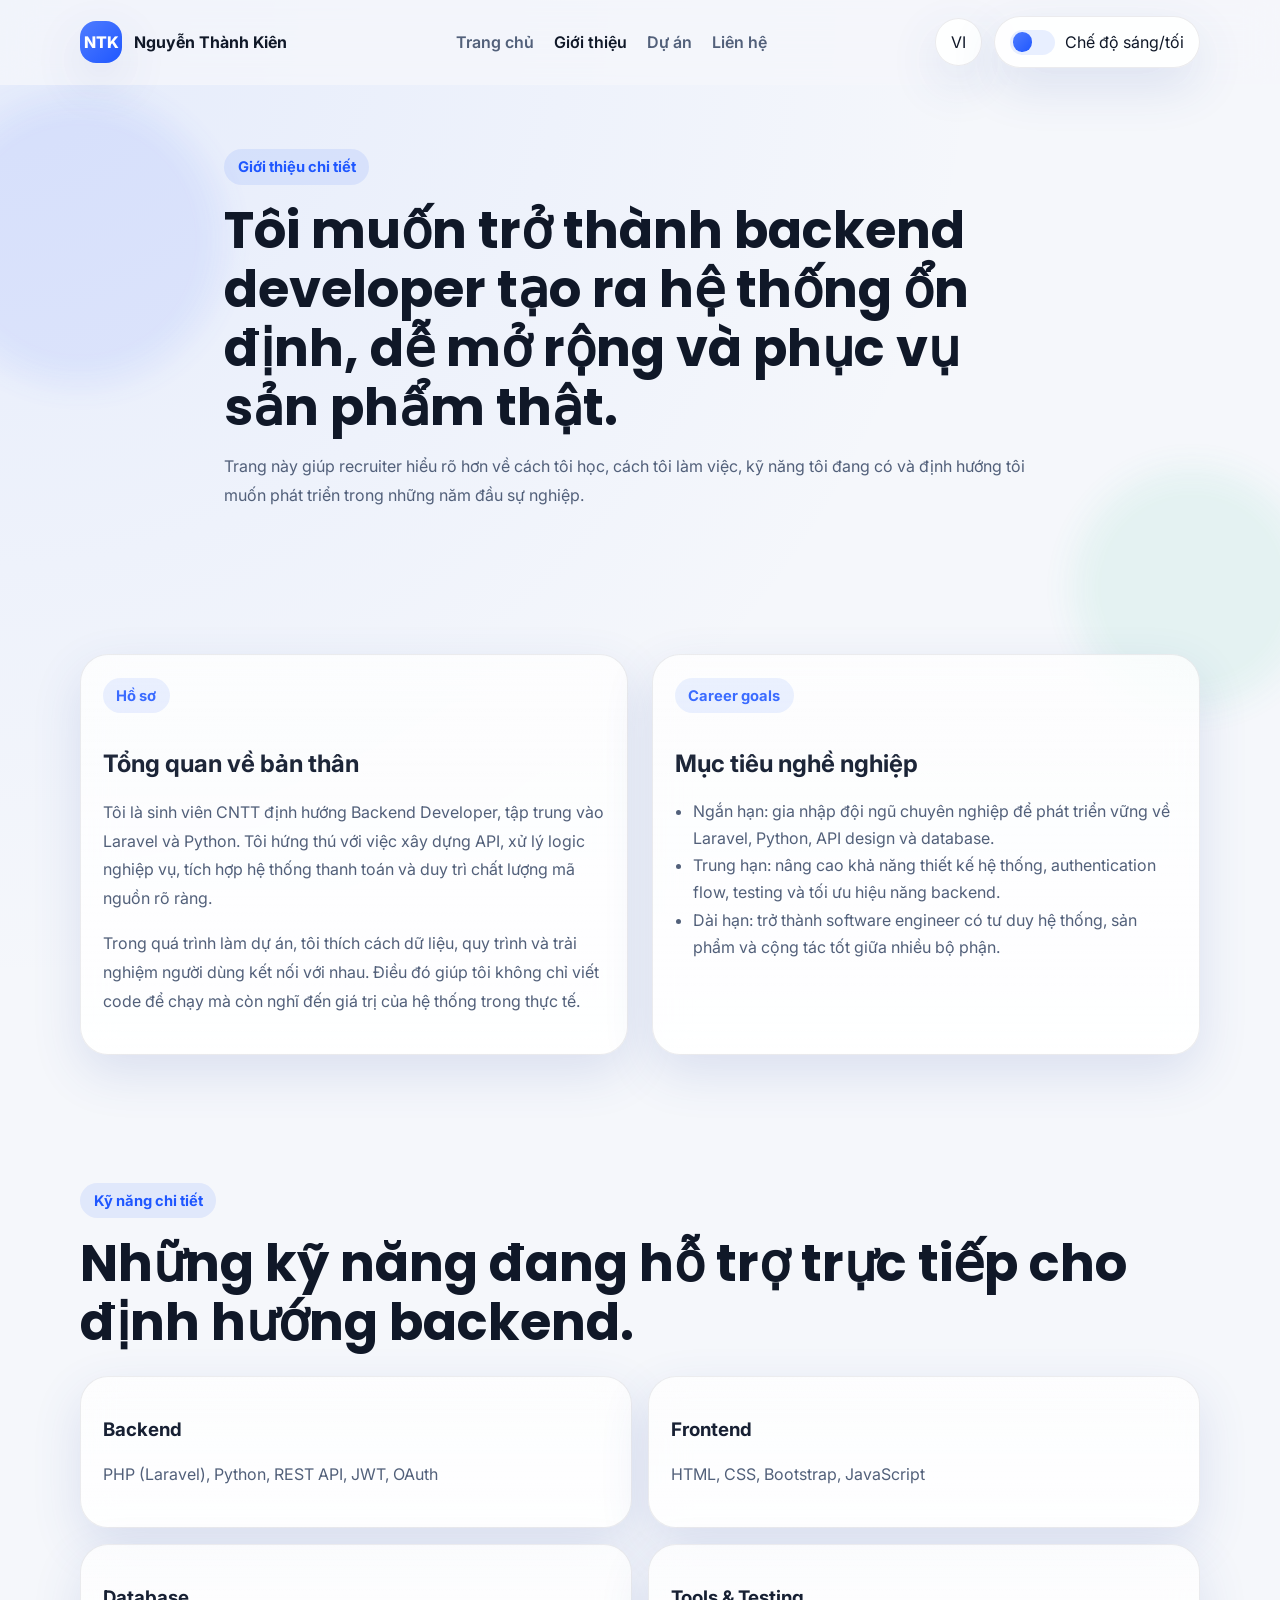
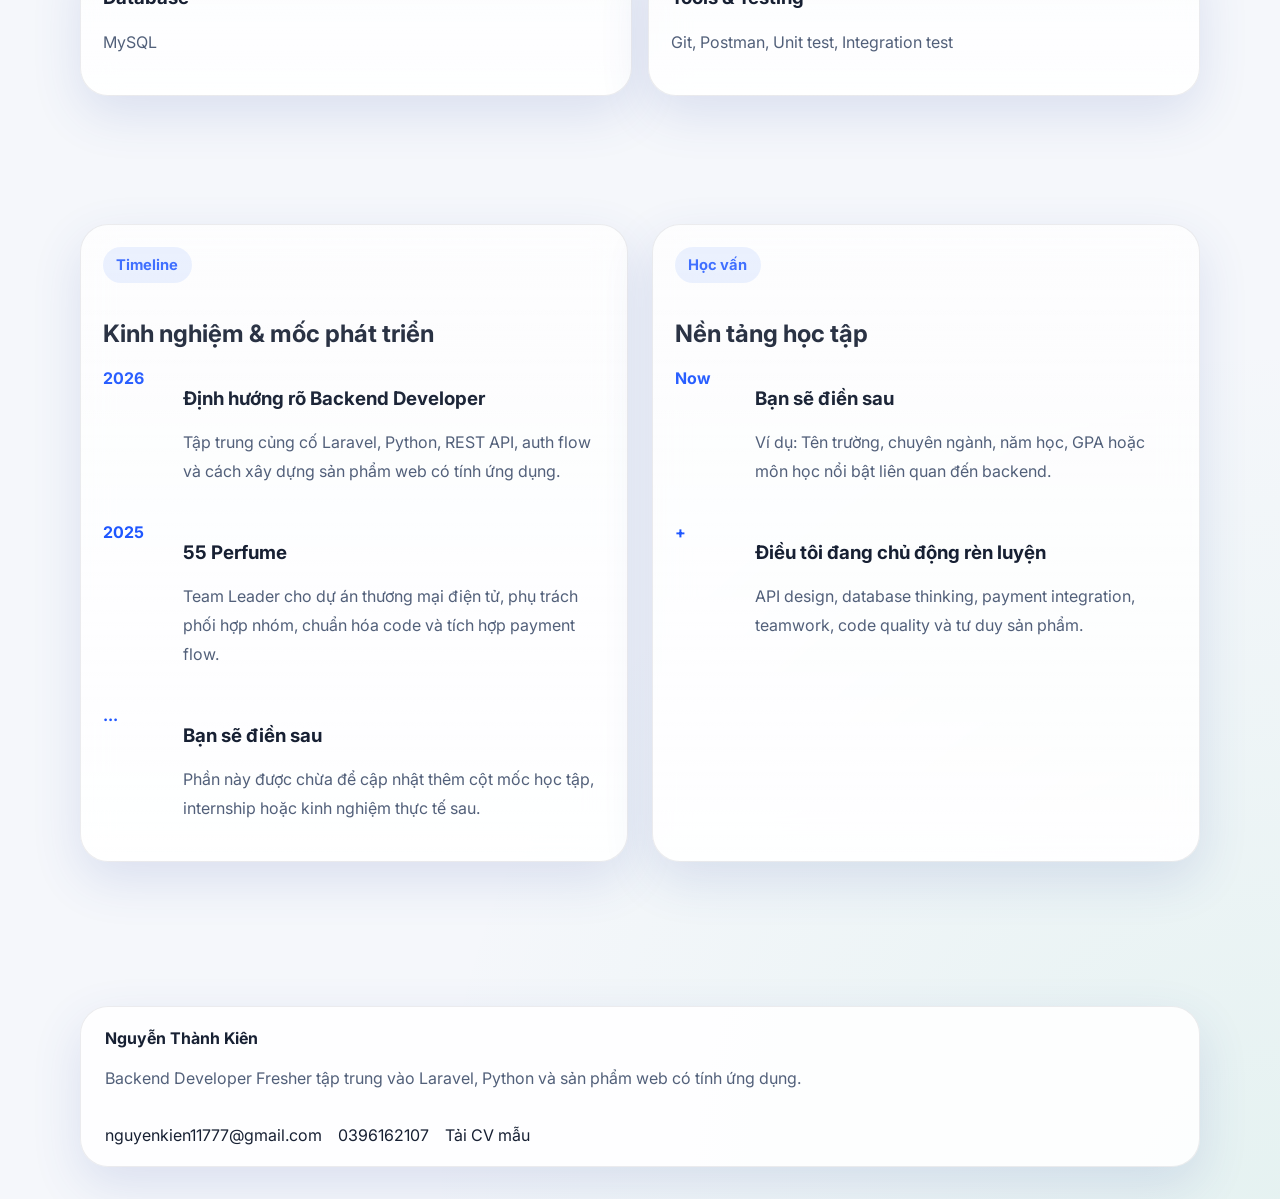
==== about.html @ c6db1b6b "Build multi-page portfolio website" ====
<!DOCTYPE html>
<html lang="vi">
<head>
  <meta charset="UTF-8">
  <meta name="viewport" content="width=device-width, initial-scale=1.0">
  <meta name="description" content="Giới thiệu chi tiết về Nguyễn Thành Kiên - Backend Developer Fresher với định hướng Laravel, Python và phát triển REST API.">
  <title>Giới thiệu | Nguyễn Thành Kiên</title>
  <link rel="preconnect" href="https://fonts.googleapis.com">
  <link rel="preconnect" href="https://fonts.gstatic.com" crossorigin>
  <link href="https://fonts.googleapis.com/css2?family=Inter:wght@400;500;600;700;800&family=Poppins:wght@600;700&display=swap" rel="stylesheet">
  <link rel="stylesheet" href="style.css">
  <script defer src="script.js"></script>
</head>
<body data-page="about">
  <div class="bg-orb orb-one"></div>
  <div class="bg-orb orb-two"></div>

  <header class="site-header">
    <div class="container nav-shell">
      <a class="brand" href="index.html" aria-label="Trang chủ Nguyễn Thành Kiên">
        <span class="brand-mark">NTK</span>
        <span class="brand-text">Nguyễn Thành Kiên</span>
      </a>
      <button class="nav-toggle" type="button" aria-expanded="false" aria-label="Mở menu điều hướng">
        <span></span><span></span><span></span>
      </button>
      <nav class="site-nav">
        <a href="index.html" data-i18n="nav.home">Trang chủ</a>
        <a href="about.html" data-i18n="nav.about">Giới thiệu</a>
        <a href="projects.html" data-i18n="nav.projects">Dự án</a>
        <a href="contact.html" data-i18n="nav.contact">Liên hệ</a>
      </nav>
      <div class="nav-actions">
        <button class="lang-toggle" type="button" aria-label="Chuyển ngôn ngữ"><span data-lang-label>VI</span></button>
        <button class="theme-toggle" type="button" aria-label="Chuyển giao diện sáng tối">
          <span class="theme-toggle-track"><span class="theme-toggle-thumb"></span></span>
          <span data-i18n="theme.label">Light mode</span>
        </button>
      </div>
    </div>
  </header>

  <main class="inner-page">
    <section class="page-hero">
      <div class="container page-hero-shell fade-reveal">
        <span class="section-kicker" data-i18n="about.hero.kicker">Giới thiệu chi tiết</span>
        <h1 data-i18n="about.hero.title">Tôi muốn trở thành backend developer tạo ra hệ thống ổn định, dễ mở rộng và phục vụ sản phẩm thật.</h1>
        <p data-i18n="about.hero.desc">Trang này giúp recruiter hiểu rõ hơn về cách tôi học, cách tôi làm việc, kỹ năng tôi đang có và định hướng tôi muốn phát triển trong những năm đầu sự nghiệp.</p>
      </div>
    </section>

    <section class="content-section">
      <div class="container two-column">
        <article class="content-card tilt-card fade-reveal">
          <span class="section-kicker" data-i18n="about.profile.kicker">Hồ sơ</span>
          <h2 data-i18n="about.profile.title">Tổng quan về bản thân</h2>
          <p data-i18n="about.profile.body1">Tôi là sinh viên CNTT định hướng Backend Developer, tập trung vào Laravel và Python. Tôi hứng thú với việc xây dựng API, xử lý logic nghiệp vụ, tích hợp hệ thống thanh toán và duy trì chất lượng mã nguồn rõ ràng.</p>
          <p data-i18n="about.profile.body2">Trong quá trình làm dự án, tôi thích cách dữ liệu, quy trình và trải nghiệm người dùng kết nối với nhau. Điều đó giúp tôi không chỉ viết code để chạy mà còn nghĩ đến giá trị của hệ thống trong thực tế.</p>
        </article>

        <article class="content-card tilt-card fade-reveal">
          <span class="section-kicker" data-i18n="about.goals.kicker">Career goals</span>
          <h2 data-i18n="about.goals.title">Mục tiêu nghề nghiệp</h2>
          <ul class="stack-list">
            <li data-i18n="about.goals.item1">Ngắn hạn: gia nhập đội ngũ chuyên nghiệp để phát triển vững về Laravel, Python, API design và database.</li>
            <li data-i18n="about.goals.item2">Trung hạn: nâng cao khả năng thiết kế hệ thống, authentication flow, testing và tối ưu hiệu năng backend.</li>
            <li data-i18n="about.goals.item3">Dài hạn: trở thành software engineer có tư duy hệ thống, sản phẩm và cộng tác tốt giữa nhiều bộ phận.</li>
          </ul>
        </article>
      </div>
    </section>

    <section class="content-section">
      <div class="container">
        <div class="section-heading fade-reveal">
          <span class="section-kicker" data-i18n="about.skills.kicker">Kỹ năng chi tiết</span>
          <h2 data-i18n="about.skills.title">Những kỹ năng đang hỗ trợ trực tiếp cho định hướng backend.</h2>
        </div>
        <div class="card-grid details-grid">
          <article class="content-card tilt-card fade-reveal">
            <h3 data-i18n="skills.backend.title">Backend</h3>
            <p>PHP (Laravel), Python, REST API, JWT, OAuth</p>
          </article>
          <article class="content-card tilt-card fade-reveal">
            <h3 data-i18n="skills.frontend.title">Frontend</h3>
            <p>HTML, CSS, Bootstrap, JavaScript</p>
          </article>
          <article class="content-card tilt-card fade-reveal">
            <h3 data-i18n="skills.database.title">Database</h3>
            <p>MySQL</p>
          </article>
          <article class="content-card tilt-card fade-reveal">
            <h3 data-i18n="skills.tools.title">Tools & Testing</h3>
            <p>Git, Postman, Unit test, Integration test</p>
          </article>
        </div>
      </div>
    </section>

    <section class="content-section">
      <div class="container two-column timeline-layout">
        <article class="content-card timeline-card tilt-card fade-reveal">
          <span class="section-kicker" data-i18n="about.timeline.kicker">Timeline</span>
          <h2 data-i18n="about.timeline.title">Kinh nghiệm & mốc phát triển</h2>
          <div class="timeline-list">
            <div class="timeline-item">
              <span class="timeline-year">2026</span>
              <div>
                <h3 data-i18n="about.timeline.item1Title">Định hướng rõ Backend Developer</h3>
                <p data-i18n="about.timeline.item1Desc">Tập trung củng cố Laravel, Python, REST API, auth flow và cách xây dựng sản phẩm web có tính ứng dụng.</p>
              </div>
            </div>
            <div class="timeline-item">
              <span class="timeline-year">2025</span>
              <div>
                <h3>55 Perfume</h3>
                <p data-i18n="about.timeline.item2Desc">Team Leader cho dự án thương mại điện tử, phụ trách phối hợp nhóm, chuẩn hóa code và tích hợp payment flow.</p>
              </div>
            </div>
            <div class="timeline-item">
              <span class="timeline-year">...</span>
              <div>
                <h3 data-i18n="common.placeholderTitle">Bạn sẽ điền sau</h3>
                <p data-i18n="common.placeholderDesc">Phần này được chừa để cập nhật thêm cột mốc học tập, internship hoặc kinh nghiệm thực tế sau.</p>
              </div>
            </div>
          </div>
        </article>

        <article class="content-card timeline-card tilt-card fade-reveal">
          <span class="section-kicker" data-i18n="about.education.kicker">Học vấn</span>
          <h2 data-i18n="about.education.title">Nền tảng học tập</h2>
          <div class="timeline-list">
            <div class="timeline-item">
              <span class="timeline-year">Now</span>
              <div>
                <h3 data-i18n="common.placeholderTitle">Bạn sẽ điền sau</h3>
                <p data-i18n="about.education.placeholder">Ví dụ: Tên trường, chuyên ngành, năm học, GPA hoặc môn học nổi bật liên quan đến backend.</p>
              </div>
            </div>
            <div class="timeline-item">
              <span class="timeline-year">+</span>
              <div>
                <h3 data-i18n="about.education.subTitle">Điều tôi đang chủ động rèn luyện</h3>
                <p data-i18n="about.education.body">API design, database thinking, payment integration, teamwork, code quality và tư duy sản phẩm.</p>
              </div>
            </div>
          </div>
        </article>
      </div>
    </section>
  </main>

  <footer class="site-footer">
    <div class="container footer-shell">
      <div>
        <strong>Nguyễn Thành Kiên</strong>
        <p data-i18n="footer.copy">Backend Developer Fresher tập trung vào Laravel, Python và sản phẩm web có tính ứng dụng.</p>
      </div>
      <div class="footer-links">
        <a href="mailto:nguyenkien11777@gmail.com">nguyenkien11777@gmail.com</a>
        <a href="tel:0396162107">0396162107</a>
        <a href="assets/cv/nguyen-thanh-kien-cv-placeholder.pdf" download data-i18n="footer.cv">Tải CV mẫu</a>
      </div>
    </div>
  </footer>
</body>
</html>
---- style.css ----
:root {
  --bg: #f5f7fb;
  --bg-soft: rgba(255, 255, 255, 0.75);
  --surface: rgba(255, 255, 255, 0.88);
  --surface-strong: #ffffff;
  --text: #172033;
  --text-soft: #52607a;
  --heading: #101828;
  --line: rgba(17, 24, 39, 0.08);
  --accent: #4f7cff;
  --accent-strong: #1f57ff;
  --accent-soft: rgba(79, 124, 255, 0.12);
  --shadow: 0 18px 50px rgba(55, 84, 170, 0.14);
  --shadow-hover: 0 28px 70px rgba(55, 84, 170, 0.2);
  --radius-lg: 28px;
  --radius-md: 20px;
  --radius-sm: 14px;
  --container: min(1120px, calc(100% - 2rem));
  --transition: 240ms ease;
}

body[data-theme="dark"] {
  --bg: #09111f;
  --bg-soft: rgba(11, 18, 32, 0.72);
  --surface: rgba(10, 17, 30, 0.88);
  --surface-strong: #0f172a;
  --text: #e2e8f0;
  --text-soft: #94a3b8;
  --heading: #f8fafc;
  --line: rgba(148, 163, 184, 0.16);
  --accent: #8cb4ff;
  --accent-strong: #bfd4ff;
  --accent-soft: rgba(140, 180, 255, 0.12);
  --shadow: 0 20px 60px rgba(2, 6, 23, 0.38);
  --shadow-hover: 0 32px 80px rgba(15, 23, 42, 0.6);
}

* {
  box-sizing: border-box;
}

html {
  scroll-behavior: smooth;
}

body {
  margin: 0;
  min-height: 100vh;
  font-family: "Inter", sans-serif;
  color: var(--text);
  background:
    radial-gradient(circle at top left, rgba(109, 150, 255, 0.12), transparent 32%),
    radial-gradient(circle at bottom right, rgba(44, 182, 125, 0.08), transparent 28%),
    var(--bg);
  transition: background var(--transition), color var(--transition);
  overflow-x: hidden;
}

body.menu-open {
  overflow: hidden;
}

a {
  color: inherit;
  text-decoration: none;
}

button,
input,
textarea {
  font: inherit;
}

img {
  max-width: 100%;
  display: block;
}

.container {
  width: var(--container);
  margin: 0 auto;
}

.bg-orb {
  position: fixed;
  border-radius: 999px;
  filter: blur(16px);
  pointer-events: none;
  opacity: 0.7;
  z-index: -1;
}

.orb-one {
  top: 6rem;
  left: -4rem;
  width: 18rem;
  height: 18rem;
  background: rgba(79, 124, 255, 0.15);
}

.orb-two {
  right: -2rem;
  bottom: 12rem;
  width: 15rem;
  height: 15rem;
  background: rgba(61, 196, 145, 0.12);
}

.site-header {
  position: sticky;
  top: 0;
  z-index: 50;
  padding: 1rem 0;
  backdrop-filter: blur(18px);
  background: color-mix(in srgb, var(--bg) 78%, transparent);
  border-bottom: 1px solid rgba(255, 255, 255, 0.05);
}

.nav-shell {
  display: flex;
  align-items: center;
  justify-content: space-between;
  gap: 1rem;
}

.brand {
  display: inline-flex;
  align-items: center;
  gap: 0.75rem;
  min-width: 0;
}

.brand-mark {
  display: inline-grid;
  place-items: center;
  width: 2.65rem;
  height: 2.65rem;
  border-radius: 1rem;
  background: linear-gradient(135deg, var(--accent), var(--accent-strong));
  color: white;
  font-weight: 800;
  box-shadow: var(--shadow);
}

.brand-text {
  font-weight: 700;
  color: var(--heading);
  white-space: nowrap;
  overflow: hidden;
  text-overflow: ellipsis;
}

.site-nav {
  display: flex;
  align-items: center;
  gap: 1.25rem;
}

.site-nav a {
  color: var(--text-soft);
  font-weight: 600;
  transition: color var(--transition);
}

.site-nav a:hover,
.site-nav a.active {
  color: var(--heading);
}

.nav-actions {
  display: flex;
  align-items: center;
  gap: 0.75rem;
}

.nav-toggle,
.lang-toggle,
.theme-toggle,
.filter-btn {
  border: 1px solid var(--line);
  background: var(--surface);
  color: var(--heading);
}

.nav-toggle {
  display: none;
  flex-direction: column;
  justify-content: center;
  gap: 0.24rem;
  width: 2.9rem;
  height: 2.9rem;
  border-radius: 0.95rem;
  cursor: pointer;
}

.nav-toggle span {
  width: 1.15rem;
  height: 0.14rem;
  margin: 0 auto;
  border-radius: 999px;
  background: currentColor;
}

.lang-toggle,
.theme-toggle {
  display: inline-flex;
  align-items: center;
  justify-content: center;
  gap: 0.6rem;
  padding: 0.8rem 0.95rem;
  border-radius: 999px;
  cursor: pointer;
  box-shadow: var(--shadow);
  transition: transform var(--transition), border-color var(--transition), background var(--transition);
}

.lang-toggle:hover,
.theme-toggle:hover,
.filter-btn:hover,
.btn:hover,
.text-link:hover {
  transform: translateY(-2px);
}

.theme-toggle-track {
  position: relative;
  width: 2.8rem;
  height: 1.55rem;
  border-radius: 999px;
  background: var(--accent-soft);
}

.theme-toggle-thumb {
  position: absolute;
  top: 0.16rem;
  left: 0.18rem;
  width: 1.2rem;
  height: 1.2rem;
  border-radius: 50%;
  background: linear-gradient(135deg, var(--accent), var(--accent-strong));
  transition: transform var(--transition);
}

body[data-theme="dark"] .theme-toggle-thumb {
  transform: translateX(1.2rem);
}

.home-main {
  scroll-snap-type: y proximity;
}

.scene,
.page-hero,
.content-section {
  padding: 4rem 0;
}

.scene {
  min-height: 78vh;
  display: flex;
  align-items: center;
  scroll-snap-align: start;
}

.scene-hero {
  min-height: calc(100vh - 5rem);
}

.hero-grid,
.section-grid,
.two-column,
.contact-layout {
  display: grid;
  gap: 1.5rem;
}

.hero-grid {
  grid-template-columns: 1.5fr 1fr;
  align-items: center;
}

.hero-copy h1,
.page-hero h1,
.section-heading h2,
.cta-panel h2 {
  font-family: "Poppins", sans-serif;
  font-weight: 700;
  color: var(--heading);
  line-height: 1.15;
  margin: 0;
}

.hero-copy h1 {
  font-size: clamp(2.4rem, 5vw, 4.8rem);
  max-width: 12ch;
}

.page-hero h1,
.section-heading h2,
.cta-panel h2 {
  font-size: clamp(2rem, 4vw, 3.2rem);
}

.hero-description,
.page-hero-shell p,
.section-heading p,
.content-card p,
.cta-panel p,
.project-card p,
.timeline-item p,
.contact-list p,
.footer-shell p {
  color: var(--text-soft);
  line-height: 1.8;
  overflow-wrap: anywhere;
}

.eyebrow,
.section-kicker {
  display: inline-flex;
  align-items: center;
  gap: 0.5rem;
  padding: 0.55rem 0.85rem;
  border-radius: 999px;
  background: var(--accent-soft);
  color: var(--accent-strong);
  font-size: 0.92rem;
  font-weight: 700;
  margin-bottom: 1rem;
}

.hero-actions,
.form-actions {
  display: flex;
  flex-wrap: wrap;
  gap: 0.9rem;
  margin-top: 1.5rem;
}

.btn,
.text-link,
.filter-btn {
  display: inline-flex;
  align-items: center;
  justify-content: center;
  gap: 0.4rem;
  border-radius: 999px;
  padding: 0.95rem 1.3rem;
  font-weight: 700;
  transition: transform var(--transition), background var(--transition), color var(--transition), box-shadow var(--transition), border-color var(--transition);
}

.btn-primary {
  color: #fff;
  background: linear-gradient(135deg, var(--accent), var(--accent-strong));
  box-shadow: var(--shadow);
}

.btn-secondary,
.text-link,
.filter-btn.active {
  background: var(--surface);
  border: 1px solid var(--line);
  color: var(--heading);
  box-shadow: var(--shadow);
}

.text-link {
  padding-left: 0;
  background: transparent;
  box-shadow: none;
  border: 0;
  color: var(--accent-strong);
}

.muted-link {
  color: var(--text-soft);
}

.hero-metrics,
.skills-cluster,
.card-grid,
.footer-links {
  display: grid;
  gap: 1rem;
}

.hero-metrics {
  grid-template-columns: repeat(3, minmax(0, 1fr));
  margin-top: 1.8rem;
}

.metric-card,
.spotlight-card,
.intro-card,
.project-card,
.skill-panel,
.cta-panel,
.content-card {
  position: relative;
  padding: 1.4rem;
  border-radius: var(--radius-lg);
  background: linear-gradient(180deg, color-mix(in srgb, var(--surface) 82%, transparent), color-mix(in srgb, var(--surface-strong) 92%, transparent));
  border: 1px solid var(--line);
  box-shadow: var(--shadow);
  transform-style: preserve-3d;
  transition: transform var(--transition), box-shadow var(--transition), border-color var(--transition);
  backdrop-filter: blur(18px);
}

.metric-card::before,
.spotlight-card::before,
.intro-card::before,
.project-card::before,
.skill-panel::before,
.cta-panel::before,
.content-card::before {
  content: "";
  position: absolute;
  inset: 1px;
  border-radius: inherit;
  background: linear-gradient(180deg, rgba(255,255,255,0.18), transparent 32%);
  pointer-events: none;
}

.tilt-card:hover {
  box-shadow: var(--shadow-hover);
}

.metric-card strong {
  display: block;
  font-size: 1.8rem;
  color: var(--heading);
}

.metric-card span,
.chip,
.timeline-year,
.project-meta span,
.contact-list span,
.form-status {
  color: var(--text-soft);
}

.spotlight-list,
.stack-list,
.project-highlights {
  margin: 1rem 0 0;
  padding-left: 1.1rem;
  color: var(--text-soft);
  line-height: 1.7;
}

.chip {
  display: inline-flex;
  align-items: center;
  padding: 0.42rem 0.72rem;
  border-radius: 999px;
  background: var(--accent-soft);
  color: var(--accent-strong);
  font-size: 0.85rem;
  font-weight: 700;
}

.chip-muted {
  background: color-mix(in srgb, var(--surface) 72%, transparent);
  border: 1px solid var(--line);
  color: var(--text-soft);
}

.chip-accent {
  background: linear-gradient(135deg, var(--accent), var(--accent-strong));
  color: #fff;
}

.section-heading-inline,
.project-topline,
.footer-shell,
.contact-list,
.filters,
.project-meta {
  display: flex;
  align-items: center;
  justify-content: space-between;
  gap: 1rem;
  flex-wrap: wrap;
}

.projects-grid,
.projects-archive,
.details-grid {
  grid-template-columns: repeat(3, minmax(0, 1fr));
  margin-top: 1.5rem;
}

.skills-layout {
  grid-template-columns: 0.9fr 1.1fr;
}

.skills-cluster,
.details-grid {
  grid-template-columns: repeat(2, minmax(0, 1fr));
}

.inner-page {
  padding-bottom: 4rem;
}

.page-hero-shell,
.cta-panel {
  max-width: 52rem;
}

.two-column,
.contact-layout {
  grid-template-columns: repeat(2, minmax(0, 1fr));
}

.timeline-list {
  display: grid;
  gap: 1.25rem;
}

.timeline-item {
  display: grid;
  grid-template-columns: 4rem 1fr;
  gap: 1rem;
}

.timeline-year {
  font-weight: 700;
  color: var(--accent-strong);
}

.contact-list {
  align-items: start;
  gap: 1.25rem;
}

.contact-list > div,
.project-meta {
  width: 100%;
  padding-bottom: 0.95rem;
  border-bottom: 1px dashed var(--line);
}

.contact-list > div:last-child,
.project-meta:last-of-type {
  border-bottom: 0;
  padding-bottom: 0;
}

.contact-form {
  display: grid;
  gap: 1rem;
}

.contact-form label {
  display: grid;
  gap: 0.45rem;
}

input,
textarea {
  width: 100%;
  padding: 0.95rem 1rem;
  border-radius: 1rem;
  border: 1px solid var(--line);
  background: color-mix(in srgb, var(--surface) 80%, transparent);
  color: var(--heading);
  outline: none;
  transition: border-color var(--transition), box-shadow var(--transition);
}

input:focus,
textarea:focus {
  border-color: var(--accent);
  box-shadow: 0 0 0 4px var(--accent-soft);
}

.form-status {
  min-height: 1.4rem;
  margin: 0;
}

.site-footer {
  padding: 1rem 0 2rem;
}

.footer-shell {
  padding: 1.3rem 1.5rem;
  border-radius: var(--radius-lg);
  border: 1px solid var(--line);
  background: var(--surface);
  box-shadow: var(--shadow);
}

.footer-links {
  grid-template-columns: repeat(3, minmax(0, max-content));
  justify-content: end;
}

.fade-reveal {
  opacity: 0;
  transform: translateY(24px);
  transition: opacity 600ms ease, transform 600ms ease;
}

.fade-reveal.is-visible {
  opacity: 1;
  transform: translateY(0);
}

.project-card.is-hidden {
  display: none;
}

@media (max-width: 1024px) {
  .hero-grid,
  .skills-layout,
  .projects-grid,
  .details-grid,
  .two-column,
  .contact-layout,
  .projects-archive {
    grid-template-columns: repeat(2, minmax(0, 1fr));
  }

  .hero-grid {
    grid-template-columns: 1fr;
  }
}

@media (max-width: 760px) {
  .site-header {
    padding: 0.75rem 0;
  }

  .nav-toggle {
    display: inline-flex;
  }

  .site-nav {
    position: fixed;
    inset: 5.2rem 1rem auto 1rem;
    display: grid;
    gap: 0.5rem;
    padding: 1rem;
    background: var(--surface-strong);
    border-radius: 1.25rem;
    border: 1px solid var(--line);
    box-shadow: var(--shadow-hover);
    transform: scale(0.98) translateY(-10px);
    opacity: 0;
    pointer-events: none;
    transition: opacity var(--transition), transform var(--transition);
  }

  body.menu-open .site-nav {
    opacity: 1;
    transform: scale(1) translateY(0);
    pointer-events: auto;
  }

  .nav-actions {
    margin-left: auto;
  }

  .theme-toggle span:last-child {
    display: none;
  }

  .scene,
  .page-hero,
  .content-section {
    padding: 3rem 0;
  }

  .hero-copy h1,
  .page-hero h1,
  .section-heading h2,
  .cta-panel h2 {
    max-width: none;
  }

  .hero-metrics,
  .projects-grid,
  .projects-archive,
  .details-grid,
  .skills-cluster,
  .two-column,
  .contact-layout,
  .footer-links {
    grid-template-columns: 1fr;
  }

  .section-heading-inline,
  .footer-shell,
  .project-topline,
  .project-meta,
  .filters,
  .contact-list {
    align-items: stretch;
  }

  .footer-links {
    justify-content: start;
  }

  .timeline-item {
    grid-template-columns: 1fr;
  }

  .brand-text {
    max-width: 9rem;
  }
}

@media (prefers-reduced-motion: reduce) {
  *, *::before, *::after {
    animation: none !important;
    transition: none !important;
    scroll-behavior: auto !important;
  }

  .fade-reveal {
    opacity: 1;
    transform: none;
  }
}
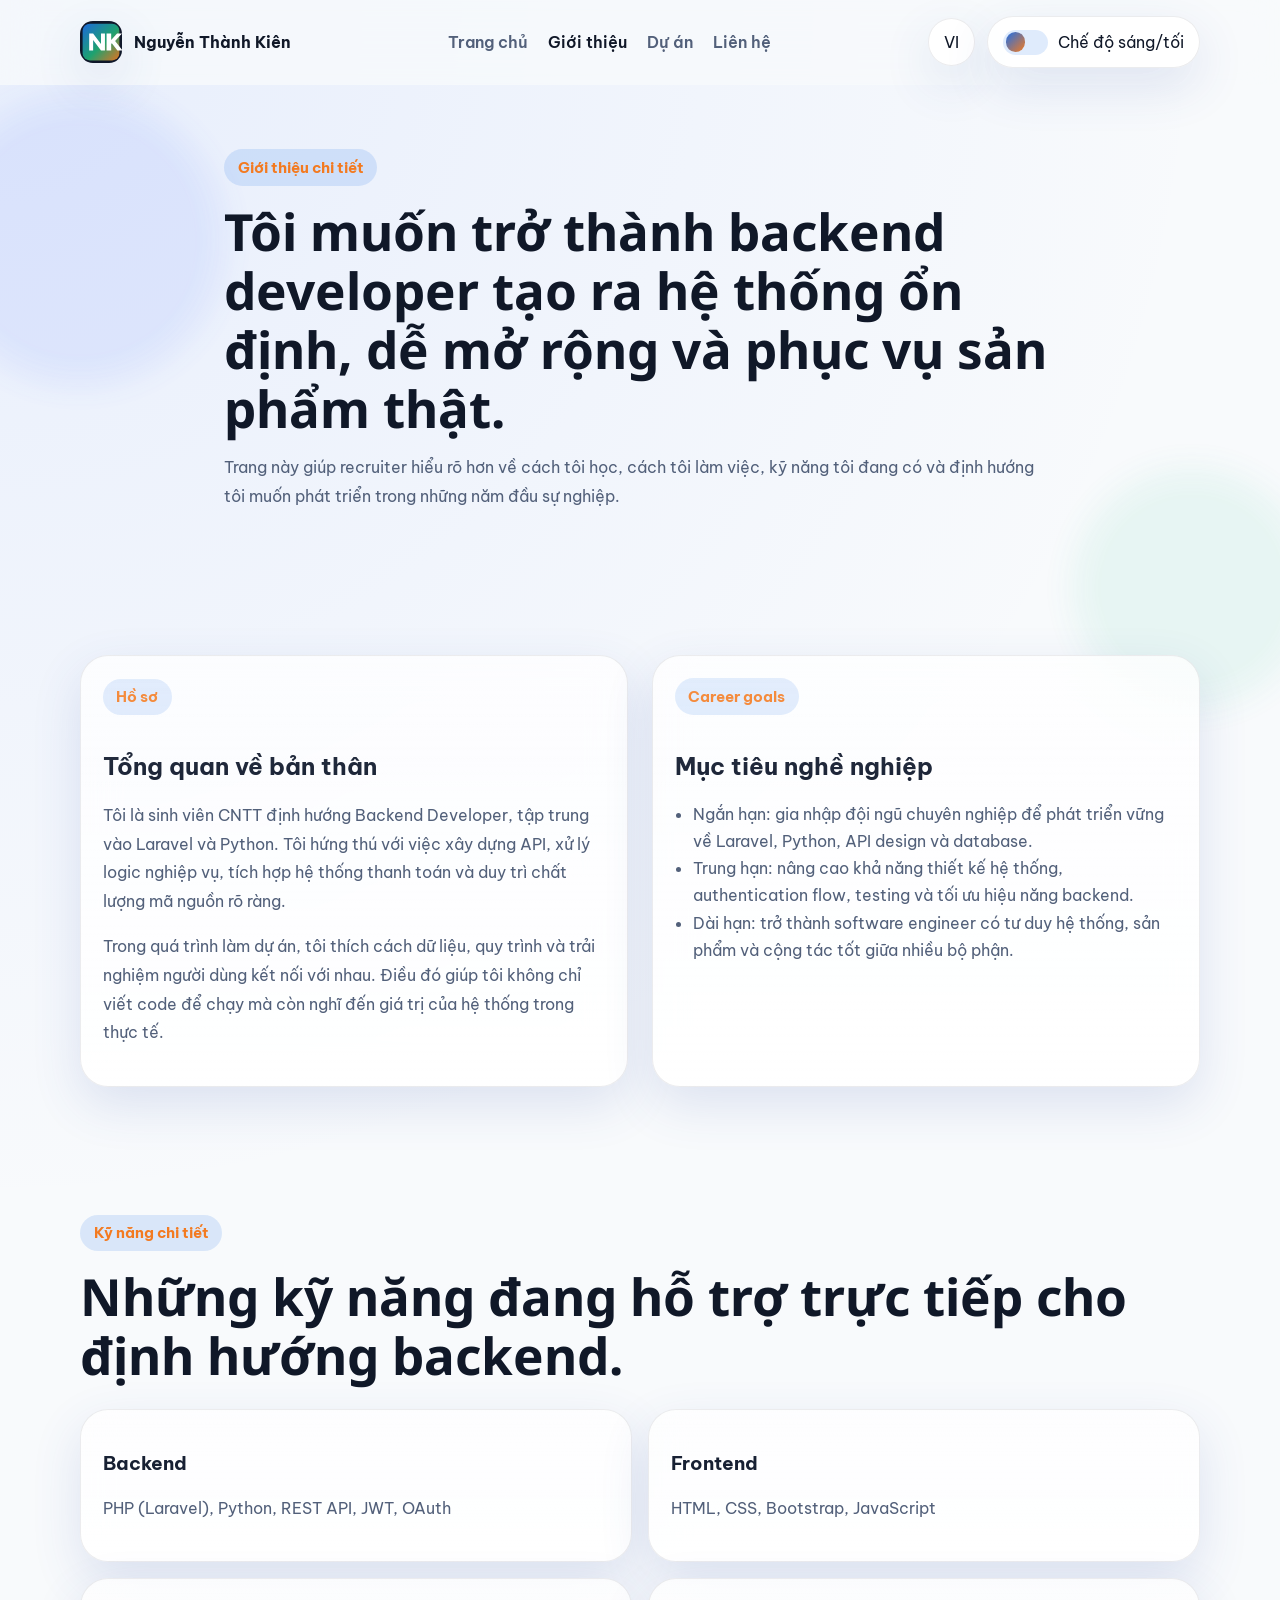
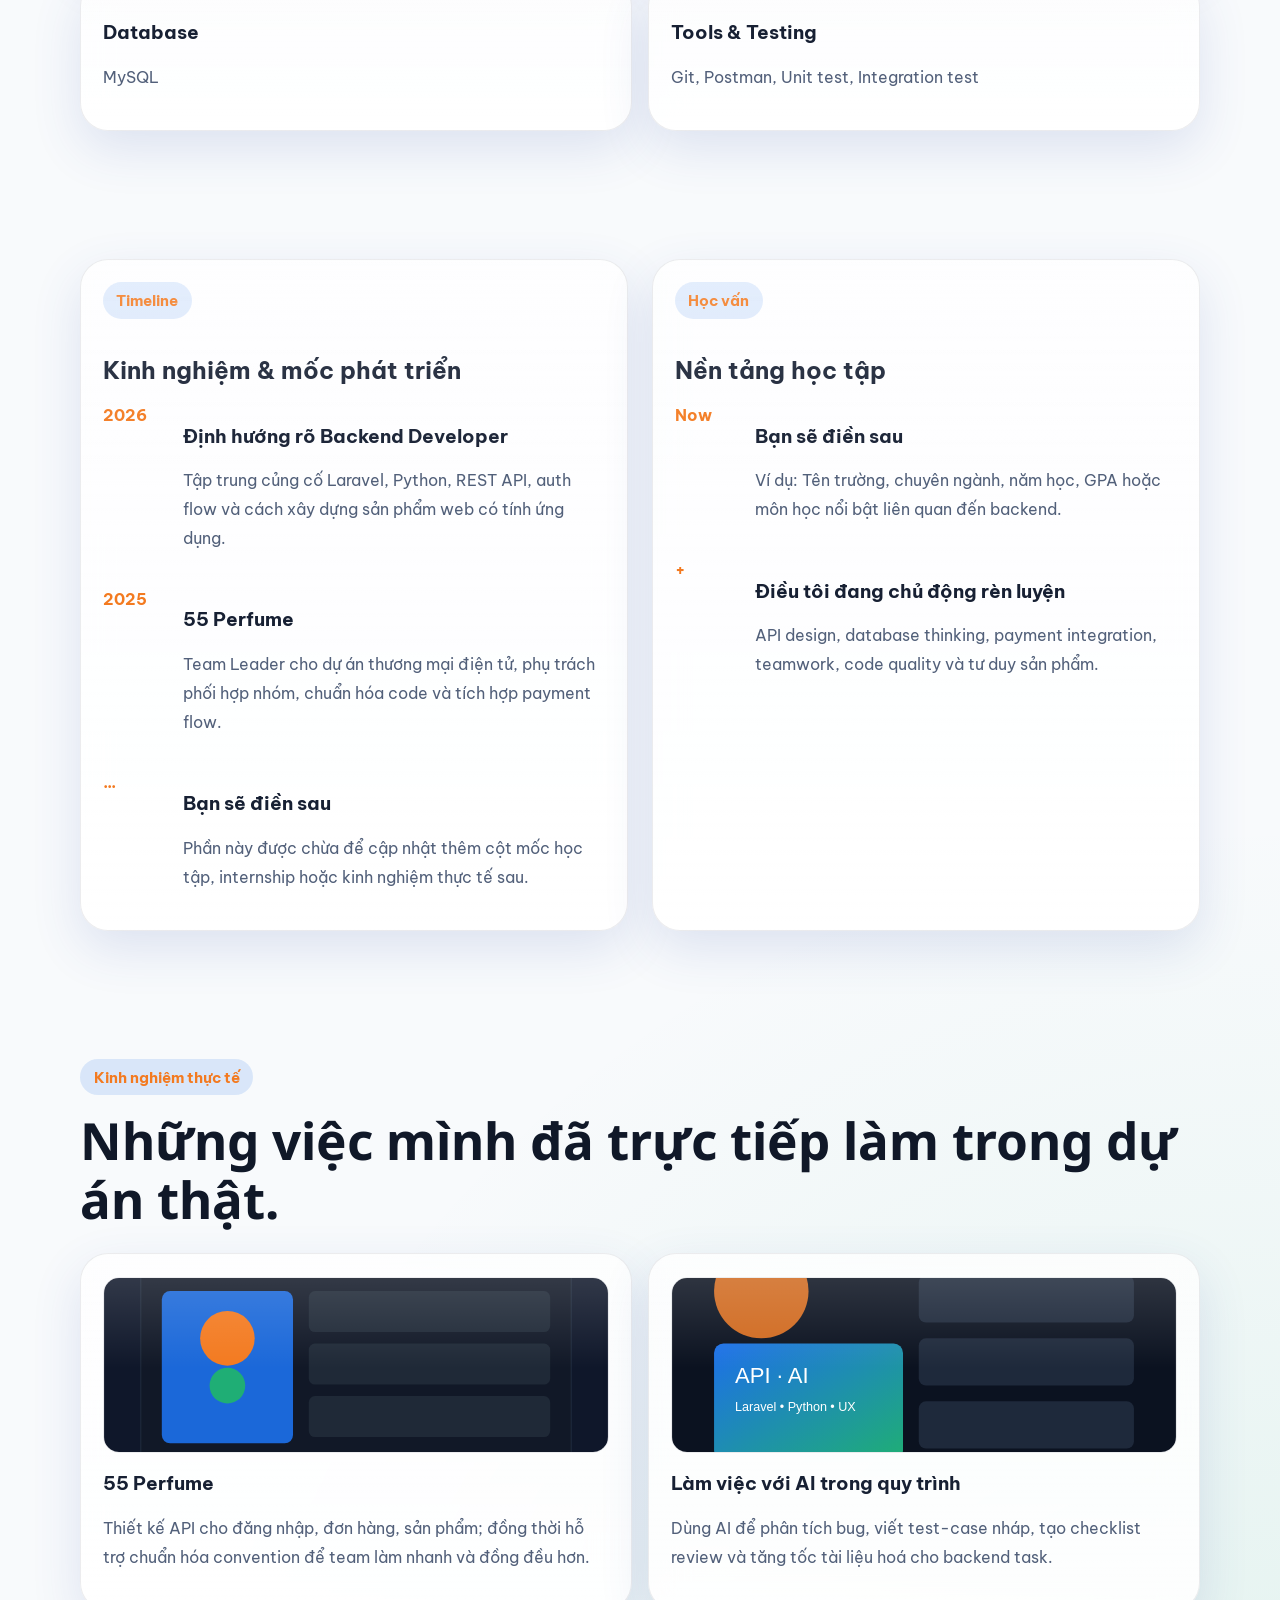
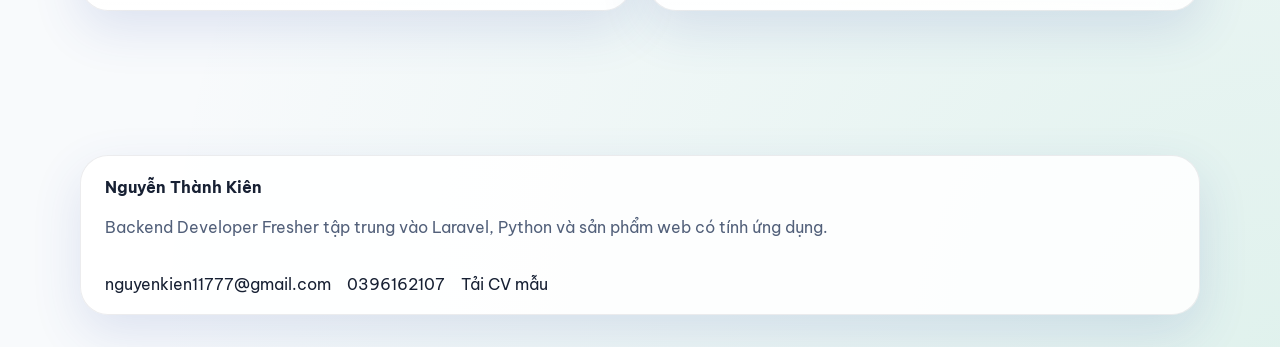
==== commit 1ea25f37: "Revamp portfolio UI for mobile, branding, visuals, and smoother transitions" ====
--- a/about.html
+++ b/about.html
@@ -4,10 +4,11 @@
   <meta charset="UTF-8">
   <meta name="viewport" content="width=device-width, initial-scale=1.0">
   <meta name="description" content="Giới thiệu chi tiết về Nguyễn Thành Kiên - Backend Developer Fresher với định hướng Laravel, Python và phát triển REST API.">
+  <link rel="icon" type="image/svg+xml" href="assets/logo/ntk-logo.svg">
   <title>Giới thiệu | Nguyễn Thành Kiên</title>
   <link rel="preconnect" href="https://fonts.googleapis.com">
   <link rel="preconnect" href="https://fonts.gstatic.com" crossorigin>
-  <link href="https://fonts.googleapis.com/css2?family=Inter:wght@400;500;600;700;800&family=Poppins:wght@600;700&display=swap" rel="stylesheet">
+  <link href="https://fonts.googleapis.com/css2?family=Be+Vietnam+Pro:wght@400;500;600;700;800&family=Noto+Sans:wght@600;700&display=swap" rel="stylesheet">
   <link rel="stylesheet" href="style.css">
   <script defer src="script.js"></script>
 </head>
@@ -18,7 +19,7 @@
   <header class="site-header">
     <div class="container nav-shell">
       <a class="brand" href="index.html" aria-label="Trang chủ Nguyễn Thành Kiên">
-        <span class="brand-mark">NTK</span>
+        <img class="brand-mark" src="assets/logo/ntk-logo.svg" alt="Logo NTK">
         <span class="brand-text">Nguyễn Thành Kiên</span>
       </a>
       <button class="nav-toggle" type="button" aria-expanded="false" aria-label="Mở menu điều hướng">
@@ -149,6 +150,27 @@
         </article>
       </div>
     </section>
+
+    <section class="content-section">
+      <div class="container">
+        <div class="section-heading fade-reveal">
+          <span class="section-kicker" data-i18n="about.experience.kicker">Kinh nghiệm thực tế</span>
+          <h2 data-i18n="about.experience.title">Những việc mình đã trực tiếp làm trong dự án thật.</h2>
+        </div>
+        <div class="card-grid details-grid">
+          <article class="content-card tilt-card fade-reveal">
+            <img class="card-cover" src="assets/images/project-visual.svg" alt="Minh hoạ dự án thương mại điện tử">
+            <h3>55 Perfume</h3>
+            <p data-i18n="about.experience.item1">Thiết kế API cho đăng nhập, đơn hàng, sản phẩm; đồng thời hỗ trợ chuẩn hóa convention để team làm nhanh và đồng đều hơn.</p>
+          </article>
+          <article class="content-card tilt-card fade-reveal">
+            <img class="card-cover" src="assets/images/backend-hero.svg" alt="Minh hoạ workflow API và AI">
+            <h3 data-i18n="about.experience.item2Title">Làm việc với AI trong quy trình</h3>
+            <p data-i18n="about.experience.item2">Dùng AI để phân tích bug, viết test-case nháp, tạo checklist review và tăng tốc tài liệu hoá cho backend task.</p>
+          </article>
+        </div>
+      </div>
+    </section>
   </main>
 
   <footer class="site-footer">
--- a/style.css
+++ b/style.css
@@ -1,5 +1,5 @@
 :root {
-  --bg: #f5f7fb;
+  --bg: #f8fafc;
   --bg-soft: rgba(255, 255, 255, 0.75);
   --surface: rgba(255, 255, 255, 0.88);
   --surface-strong: #ffffff;
@@ -7,9 +7,10 @@
   --text-soft: #52607a;
   --heading: #101828;
   --line: rgba(17, 24, 39, 0.08);
-  --accent: #4f7cff;
-  --accent-strong: #1f57ff;
-  --accent-soft: rgba(79, 124, 255, 0.12);
+  --accent: #1d6fe9;
+  --accent-strong: #f37a20;
+  --accent-soft: rgba(29, 111, 233, 0.14);
+  --accent-green: #1fae75;
   --shadow: 0 18px 50px rgba(55, 84, 170, 0.14);
   --shadow-hover: 0 28px 70px rgba(55, 84, 170, 0.2);
   --radius-lg: 28px;
@@ -28,9 +29,10 @@
   --text-soft: #94a3b8;
   --heading: #f8fafc;
   --line: rgba(148, 163, 184, 0.16);
-  --accent: #8cb4ff;
-  --accent-strong: #bfd4ff;
-  --accent-soft: rgba(140, 180, 255, 0.12);
+  --accent: #6da9ff;
+  --accent-strong: #ff9b4f;
+  --accent-soft: rgba(109, 169, 255, 0.14);
+  --accent-green: #40d39a;
   --shadow: 0 20px 60px rgba(2, 6, 23, 0.38);
   --shadow-hover: 0 32px 80px rgba(15, 23, 42, 0.6);
 }
@@ -46,11 +48,11 @@
 body {
   margin: 0;
   min-height: 100vh;
-  font-family: "Inter", sans-serif;
+  font-family: "Be Vietnam Pro", "Noto Sans", sans-serif;
   color: var(--text);
   background:
     radial-gradient(circle at top left, rgba(109, 150, 255, 0.12), transparent 32%),
-    radial-gradient(circle at bottom right, rgba(44, 182, 125, 0.08), transparent 28%),
+    radial-gradient(circle at bottom right, rgba(31, 174, 117, 0.11), transparent 30%),
     var(--bg);
   transition: background var(--transition), color var(--transition);
   overflow-x: hidden;
@@ -131,14 +133,9 @@
 }
 
 .brand-mark {
-  display: inline-grid;
-  place-items: center;
   width: 2.65rem;
   height: 2.65rem;
-  border-radius: 1rem;
-  background: linear-gradient(135deg, var(--accent), var(--accent-strong));
-  color: white;
-  font-weight: 800;
+  border-radius: 0.8rem;
   box-shadow: var(--shadow);
 }
 
@@ -283,7 +280,7 @@
 .page-hero h1,
 .section-heading h2,
 .cta-panel h2 {
-  font-family: "Poppins", sans-serif;
+  font-family: "Noto Sans", "Be Vietnam Pro", sans-serif;
   font-weight: 700;
   color: var(--heading);
   line-height: 1.15;
@@ -469,8 +466,17 @@
 }
 
 .chip-accent {
-  background: linear-gradient(135deg, var(--accent), var(--accent-strong));
+  background: linear-gradient(135deg, var(--accent-green), var(--accent));
   color: #fff;
+}
+
+.card-cover {
+  width: 100%;
+  height: 11rem;
+  object-fit: cover;
+  border-radius: 1rem;
+  margin-bottom: 1rem;
+  border: 1px solid var(--line);
 }
 
 .section-heading-inline,
@@ -604,6 +610,13 @@
   opacity: 0;
   transform: translateY(24px);
   transition: opacity 600ms ease, transform 600ms ease;
+}
+
+body.is-leaving main,
+body.is-leaving .site-footer {
+  opacity: 0;
+  transform: translateY(10px);
+  transition: opacity 260ms ease, transform 260ms ease;
 }
 
 .fade-reveal.is-visible {
@@ -664,10 +677,34 @@
 
   .nav-actions {
     margin-left: auto;
+    gap: 0.4rem;
   }
 
   .theme-toggle span:last-child {
     display: none;
+  }
+
+  .lang-toggle,
+  .theme-toggle {
+    padding: 0.55rem 0.72rem;
+    min-height: 2.25rem;
+    font-size: 0.86rem;
+  }
+
+  .theme-toggle-track {
+    width: 2.2rem;
+    height: 1.28rem;
+  }
+
+  .theme-toggle-thumb {
+    width: 0.95rem;
+    height: 0.95rem;
+    top: 0.15rem;
+    left: 0.16rem;
+  }
+
+  body[data-theme="dark"] .theme-toggle-thumb {
+    transform: translateX(0.92rem);
   }
 
   .scene,
@@ -681,6 +718,24 @@
   .section-heading h2,
   .cta-panel h2 {
     max-width: none;
+    font-size: clamp(1.55rem, 7.1vw, 2.1rem);
+  }
+
+  .hero-description,
+  .page-hero-shell p,
+  .section-heading p,
+  .content-card p,
+  .cta-panel p,
+  .project-card p {
+    font-size: 0.96rem;
+    line-height: 1.68;
+  }
+
+  .btn,
+  .text-link,
+  .filter-btn {
+    padding: 0.72rem 1rem;
+    font-size: 0.9rem;
   }
 
   .hero-metrics,
@@ -714,6 +769,10 @@
   .brand-text {
     max-width: 9rem;
   }
+
+  .card-cover {
+    height: 8.25rem;
+  }
 }
 
 @media (prefers-reduced-motion: reduce) {
